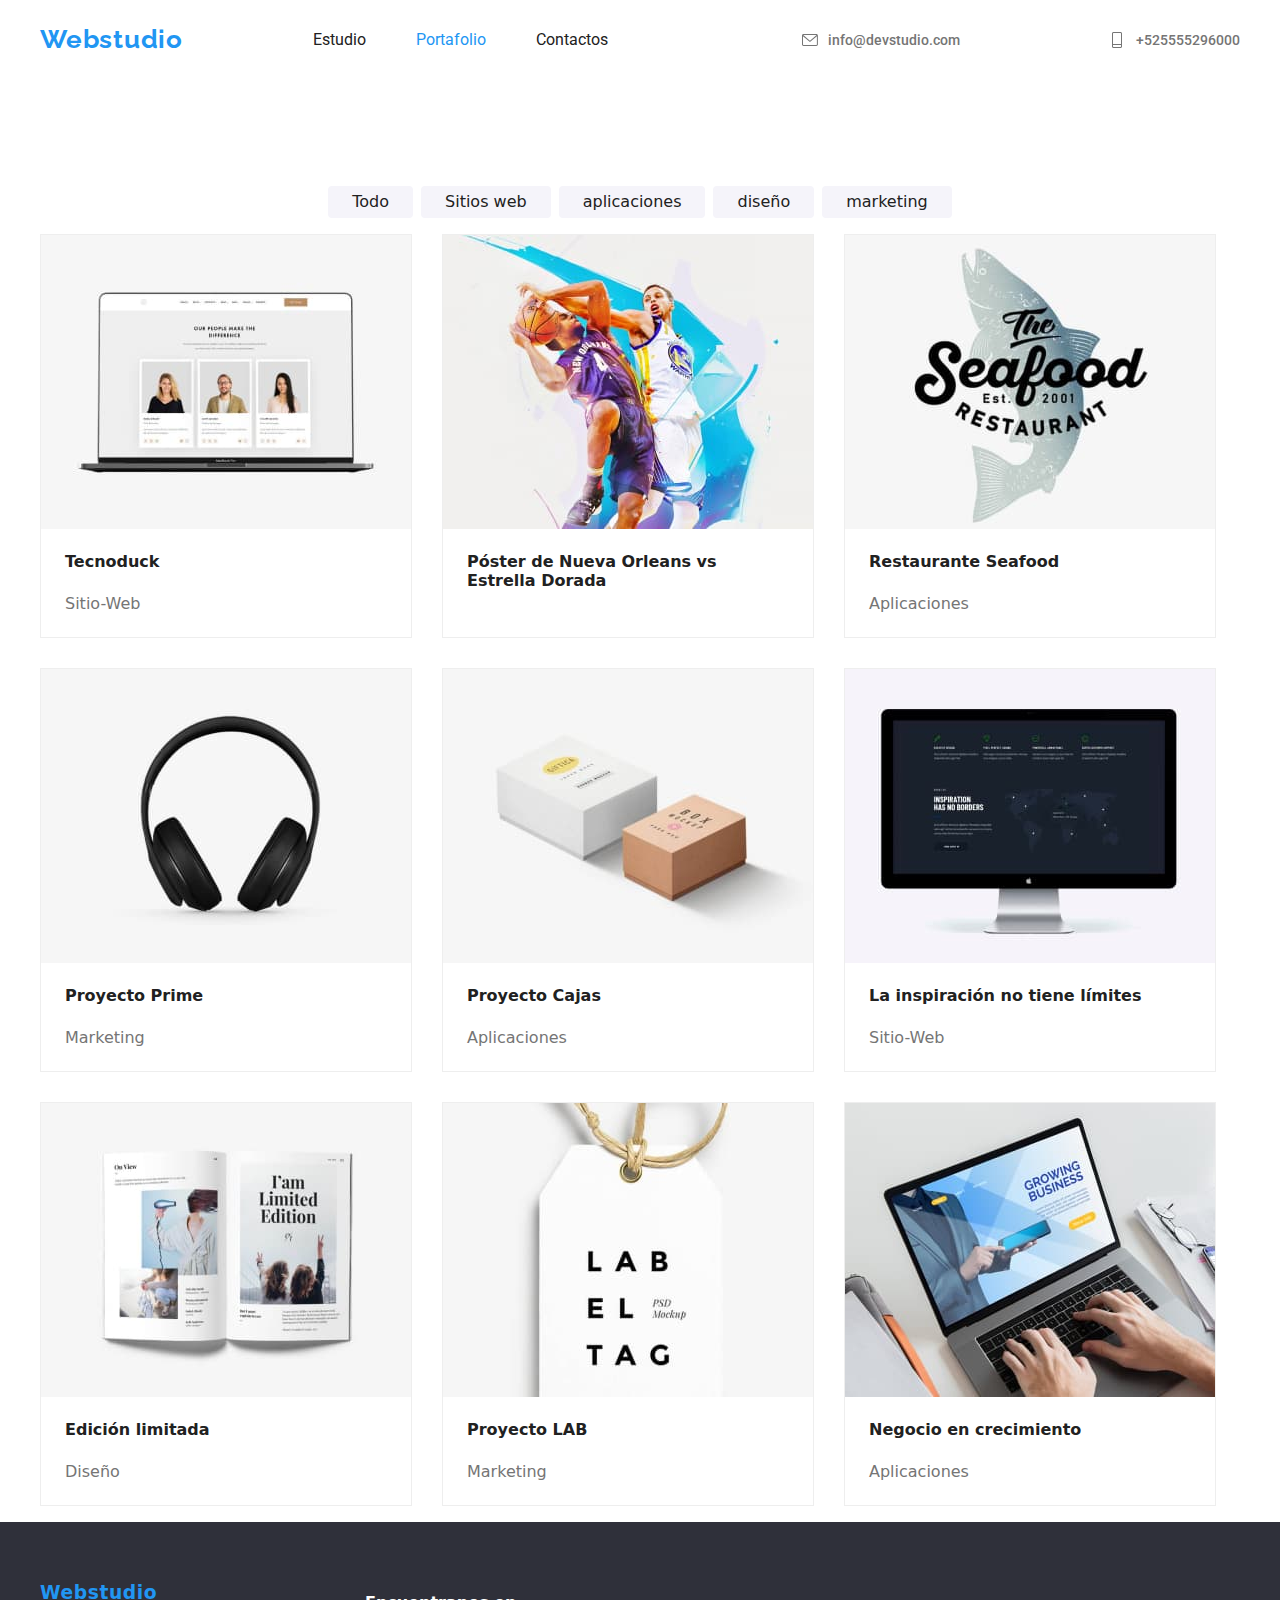
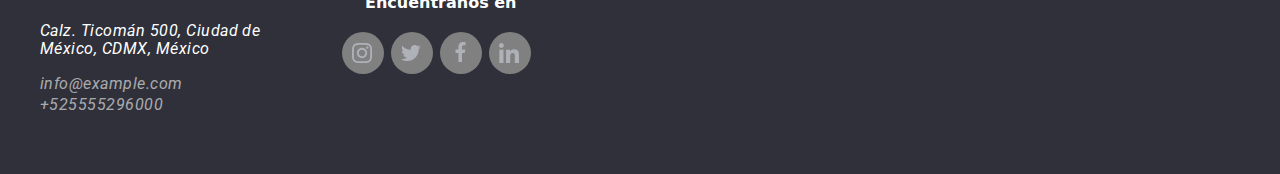
==== portafolio.html @ 18aaa17f "first commit" ====
<!DOCTYPE html>
<html lang="en">
  <head>
    <link
      rel="stylesheet"
      href="https://cdnjs.cloudflare.com/ajax/libs/modern-normalize/1.0.0/modern-normalize.min.css"
    />
    <meta charset="UTF-8" />
    <meta http-equiv="X-UA-Compatible" content="IE=edge" />
    <meta name="viewport" content="width=device-width, initial-scale=1.0" />
    <link rel="stylesheet" href="./css/styles.css" />
    <link rel="preconnect" href="https://fonts.googleapis.com" />
    <link rel="preconnect" href="https://fonts.gstatic.com" crossorigin />
    <link
      href="https://fonts.googleapis.com/css2?family=Raleway:ital,wght@0,100;0,200;0,300;0,400;0,500;0,600;0,700;0,800;0,900;1,100;1,200;1,300;1,400;1,500;1,600;1,700;1,800;1,900&family=Roboto:ital,wght@0,100;0,300;0,400;0,500;0,700;0,900;1,100;1,300;1,400;1,500;1,700;1,900&display=swap"
      rel="stylesheet"
    />

    <title>Document</title>
  </head>
  <body class="body">
    <header>
      <div class="contenedor header">
        <nav class="nav">
          <a href="Webstudio" class="logo">Webstudio</a>
          <ul class="menu">
            <li><a class="links" href="index.html">Estudio</a></li>
            <li class="links link-actual">Portafolio</li>

            <li class="links">Contactos</li>
          </ul>
        </nav>

        <ul class="contact-inf">
          <li>
            <div class="correo">
              <svg class="icono">
                <use href="/symbol-defs.svg#icon-sobre" width="16px"></use>
              </svg>

              <a href="mailto:info@devstudio.com" class="contactos"
                >info@devstudio.com</a
              >
            </div>
          </li>
          <li>
            <div class="telefono">
              <svg class="icono">
                <use href="/symbol-defs.svg#telefono" width="10px"></use>
              </svg>
              <a href="tel:+525555296000" class="contactos">+525555296000</a>
            </div>
          </li>
        </ul>
      </div>
    </header>

    <div class="contenedor">
      <ul class="botones-portafolio">
        <li><button type="button" class="boton-portafolio">Todo</button></li>
        <li>
          <button type="button" class="boton-portafolio">Sitios web</button>
        </li>
        <li>
          <button type="button" class="boton-portafolio">aplicaciones</button>
        </li>
        <li><button type="button" class="boton-portafolio">diseño</button></li>
        <li>
          <button type="button" class="boton-portafolio">marketing</button>
        </li>
      </ul>

      <ul class="imagenes-portafolio">
        <li class="bloque-portafolio">
          <img src="images/imagen8.jpg" alt="tecnoduck" width="370" />
          <h4>Tecnoduck</h4>
          <p class="descripcion-portafolio">Sitio-Web</p>
        </li>
        <li class="bloque-portafolio">
          <img
            src="images/imagen9.jpg"
            alt="Póster de Nueva Orleans vs Estrella Dorada"
            width="370"
          />
          <h4>Póster de Nueva Orleans vs Estrella Dorada</h4>
        </li>
        <li class="bloque-portafolio">
          <img
            src="images/imagen10.jpg"
            alt="Restaurante Seafood"
            width="370"
          />
          <h4>Restaurante Seafood</h4>
          <p class="descripcion-portafolio">Aplicaciones</p>
        </li>
        <li class="bloque-portafolio">
          <img src="images/imagen11.jpg" alt="Proyecto prime" width="370" />
          <h4>Proyecto Prime</h4>
          <p class="descripcion-portafolio">Marketing</p>
        </li>
        <li class="bloque-portafolio">
          <img src="images/imagen12.jpg" alt="Proyecto Cajas" width="370" />
          <h4>Proyecto Cajas</h4>
          <p class="descripcion-portafolio">Aplicaciones</p>
        </li>
        <li class="bloque-portafolio">
          <img
            src="images/imagen13.jpg"
            alt="La inspiración no tiene límites"
            width="370"
          />
          <h4>La inspiración no tiene límites</h4>
          <p class="descripcion-portafolio">Sitio-Web</p>
        </li>
        <li class="bloque-portafolio">
          <img src="images/imagen14.jpg" alt="Edición limitada" width="370" />
          <h4>Edición limitada</h4>
          <p class="descripcion-portafolio">Diseño</p>
        </li>
        <li class="bloque-portafolio">
          <img src="images/imagen15.jpg" alt="Proyecto LAB" width="370" />
          <h4>Proyecto LAB</h4>
          <p class="descripcion-portafolio">Marketing</p>
        </li>
        <li class="bloque-portafolio">
          <img
            src="images/imagen16.jpg"
            alt="Negocio en crecimiento"
            width="370"
          />
          <h4>Negocio en crecimiento</h4>
          <p class="descripcion-portafolio">Aplicaciones</p>
        </li>
      </ul>
    </div>

    <footer class="footer">
      <div class="contenedor">
        <div class="general-footer">

          <div class="div-footer">
            <h3 class="h3 h3-footer">Webstudio</h3>
            <address class="address">
              Calz. Ticomán 500, Ciudad de México, CDMX, México

              <ul class="contactos-inf">
                <li>
                  <a href="mailto:info@example.com" class="contacto-inf"
                    >info@example.com</a
                  >
                </li>
                <li>
                  <a href="tel:+525555296000" class="contacto-inf"
                    >+525555296000</a
                  >
                </li>
              </ul>
            </address>
          </div>

        <div class="div-footer2">

          <div  class="h4-footer">
          <h4 class="h41">Encuentranos en</h4>
        </div>

        <div class="logos-footer">
          <svg width="44px" height="44px">
            <rect class="rect-footer" width="100%" height="100%" fill="#2F303A" />
            <circle class="circle-footer" cx="22px" cy="22px" r="21px" />
            <use
              href="/symbol-defs.svg#instagram"
              width="20px"
              x="11px"
            ></use>
          </svg>

          <svg width="44px" height="44px">
            <rect class="rect-footer"/>
            <circle class="circle-footer" cx="22px" cy="22px" r="21px" />
            <use href="/symbol-defs.svg#twiter" width="20px" x="11px"></use>
          </svg>

          <svg width="44px" height="44px">
            <rect class="rect-footer"/>
            <circle class="circle-footer" cx="22px" cy="22px" r="21px" />
            <use
              href="/symbol-defs.svg#facebook"
              height="20px"
              y="11px"
            ></use>
          </svg>

          <svg width="44px" height="44px">
            <rect class="rect-footer"/>
            <circle class="circle-footer" cx="22px" cy="22px" r="21px"/>
            <use href="/symbol-defs.svg#linkedin" width="20px" x="11px"></use>
          </svg>
        </div>
      </div>
    </footer>
  </body>
</html>
---- css/styles.css ----
:root {
  --body-color: #212121;
  --logo-color: #2196f3;
  --contactos-color: #757575;
  --titulo-color: #2f303a;
  --h1-color: #ffffff;
  --footer-color: #2f303a;
  --boton-portafolio-color: #f5f4fa;
  --color-div-personas: #f5f4fa;
  --marco-redes: #ffffff;
  --circulo-redes: #ffffff;
  --hover-circulo: #2196f3;
}
.logo {
  color: var(--logo-color);
  letter-spacing: 0.03em;
  /*width: 145px;
  height: 31px;
  left: 215px;
  top: 24px;*/
  font-size: 26px;
  font-weight: 700;
  font-family: 'raleway', sans-serif;
  text-decoration: none;
}

.body {
  color: var(--body-color);
}

.links {
  text-decoration: none;
  font-family: 'Roboto', sans-serif;
  color: var(--body-color);
}
.link-actual {
  left: 453px;
  top: 32;
  color: var(--logo-color);
}

.links:hover {
  color: var(--logo-color);
}
.contactos {
  color: var(--contactos-color);
  font-weight: 500;
  font-size: 14px;
  text-decoration: none;
}
.contactos:hover {
  color: var(--logo-color);
}

.h1 {
  font-family: 'Roboto';
  font-style: normal;
  font-weight: 900;
  font-size: 44px;
  text-align: center;
  letter-spacing: 0.06em;
  color: var(--h1-color);
}

.botonh1:active {
  background-color: rgba(0, 0, 0, 0.15);
}

.h5 {
  width: 270px;
  height: 16px;
  letter-spacing: 0.03em;
  text-transform: uppercase;
  color: var(--body-color);
  margin-top: 0;
}
.textoh5 {
  width: 270px;
  height: 75px;
  letter-spacing: 0.03em;
  color: var(--contactos-color);
}

.personas {
  list-style: none;
  display: flex;
  padding-left: 0;
  justify-content: center;
  gap: 25px;
}

h2 {
  font-family: 'Roboto';
  letter-spacing: 0.03em;
  color: var(--body-color);
  font-weight: 700;
  font-size: 36px;
  line-height: 42px;
  display: flex;
  margin-right: 0;
  justify-content: center;
  margin-top: 94px;
}

.footer {
  height: 252px;
  left: 0px;
  top: 2158px;
  background: var(--footer-color);
  list-style: none;
  display: flex;
  flex-direction: column;
}

.h3 {
  width: 145px;
  height: 31px;
  letter-spacing: 0.03em;
  color: var(--logo-color);
}

.address {
  width: 231px;
  height: 21px;
  letter-spacing: 0.03em;
  color: var(--h1-color);
  font-family: 'Roboto';
  margin-bottom: 27px;
}

.contactos-inf {
  list-style: none;
  padding-left: 0;
  margin-left: 0;
  justify-content: left;
}

.contacto-inf {
  display: flex;
  height: 21px;
  font-family: 'Roboto';
  letter-spacing: 0.03em;
  color: rgba(255, 255, 255, 0.6);
  list-style: none;
  text-align: left;
  text-decoration: none;
}

.cargo {
  width: 270px;
  height: 19px;
  text-align: center;
  letter-spacing: 0.03em;
  color: var(--contactos-color);
  display: flex;
  justify-content: center;
  align-items: center;
  padding-top: 0;
  margin-top: 10px;
  height: 30;
}

.botones-portafolio {
  list-style: none;
  display: flex;
  padding-top: 106px;
  justify-content: center;
  margin-top: 0;
  gap: 8px;
  padding-left: 0;
}

.boton-portafolio {
  text-align: center;
  color: var(--body-color);
  background-color: #f5f4fa;
  height: 32px;
  padding-top: 6px;
  padding-bottom: 6px;
  padding-left: 24px;
  padding-right: 24px;
  border-radius: 4px;
  cursor: pointer;
  border-style: none;
}

.boton-portafolio:hover {
  box-shadow: 0px 3px 1px rgba(0, 0, 0, 0.1), 0px 1px 2px rgba(0, 0, 0, 0.08),
    0px 2px 2px rgba(0, 0, 0, 0.12);
}

.boton-portafolio:active {
  background-color: var(--logo-color);
  color: var(--h1-color);
}

.imagenes-portafolio {
  list-style: none;
  display: flex;
  flex-wrap: wrap;
  gap: 30px;
  margin-top: 0;
  padding-left: 0;
}

.header {
  display: flex;
  justify-content: space-between;
  height: 80px;
  /*width: 1600px;*/
}
.nav {
  display: flex;
  justify-content: center;
  align-items: center;
  height: 80px;
  gap: 90px;
}
.menu {
  display: flex;
  align-items: right;
  gap: 50px;
  font-family: 'Roboto';
  /*top: 32px;*/
  list-style: none;
}

.contact-inf {
  display: flex;
  justify-content: flex-end;
  list-style: none;
  font-family: 'Roboto';
  font-style: normal;
  gap: 50px;
  align-items: center;
}

.titulo {
  display: flex;
  flex-direction: column;
  align-items: center;
  background-image: url(/images/principalsvg.svg);
  background-repeat: no-repeat;
  background-position: center;
  height: 600px;
  justify-content: center;
}
.imagen-titulo {
  display: flex;
  flex-direction: column;
  align-items: center;
  background: rgba(47, 48, 58, 0.4);
  justify-content: center;
  height: 600px;
  width: 1600px;
}

.icono {
  display: block;
  justify-content: center;
  width: 65.32px;
  height: 70px;
  margin-left: 102.34px;
}

.icon-block {
  align-items: center;
  background-color: #f5f4fa;
  width: 270px;
  height: 120px;
  padding-top: 25px;
  margin-bottom: 30px;
}
.h1 {
  margin-top: 0 auto;
  width: 696px;
}

.botonh1 {
  gap: 30px;
  background: var(--logo-color);
  box-shadow: 0px 4px 4px rgba(0, 0, 0, 0.15);
  color: var(--h1-color);
  cursor: pointer;
  width: 261px;
  height: 50px;
  border-style: none;
  border-radius: 4px;
}

.servicios {
  display: flex;
  justify-content: center;
  gap: 30px;
  padding-left: 0;
  align-items: top;
  margin-top: 89px;
  list-style: none;
}

.imagenes {
  display: flex;
  justify-content: center;
  gap: 30px;
  padding-left: 0;
  list-style: none;
}

.bloque-persona {
  display: flex;
  flex-direction: column;
  background-color: var(--h1-color);
  box-shadow: 0px 1px 3px rgba(0, 0, 0, 0.12), 0px 1px 1px rgba(0, 0, 0, 0.14),
    0px 2px 1px rgba(0, 0, 0, 0.2);
  border-radius: 0px 0px 4px 4px;
  width: 260px;
  margin-bottom: 94px;
}

.icon-block-social {
  display: flex;
  gap: 10px;
  height: 44px;
  margin-left: 32px;
  margin-bottom: 30px;
  margin-top: 16px;
}

rect {
  fill: var(--marco-redes);
  width: 100%;
  height: 100%;
}
circle {
  fill: var(--circulo-redes);
  width: 44px;
  height: 44pxs;
}
circle:hover {
  fill: var(--hover-circulo);
}

.persona {
  display: flex;
  padding-top: 0;
  margin-top: 30px;
  justify-content: center;
  width: 270px;
  height: 19px;
  text-align: center;
  letter-spacing: 0.03em;
  color: var(--body-color);
  padding-left: 0;
}

.marco-personas {
  display: flex;
  flex-direction: column;
  background-color: var(--color-div-personas);
  margin-top: 94px;
}

.nuestro-equipo {
  margin-top: 94;
}

.div-footer {
  display: flex;
  flex-direction: column;
  align-items: left;
  margin-top: 60px;
}

.h3-footer {
  margin-top: 0;
  margin-bottom: 9px;
}

.header-portafolio {
  border: 1px solid;
  border-color: #ececec;
  display: flex;
  height: 80px;
}

.marco-botones-portafolio {
  height: 194px;
  padding-top: 0;
}

.bloque-portafolio {
  background-color: #ffffff;
  border: 1px solid;
  border-color: #eeeeee;
  height: 404px;
}

h4 {
  display: flex;
  padding-top: 20px;
  padding-left: 24px;
  margin-top: 0;
  width: 322px;
  height: 36px;
  color: #212121;
}

.descripcion-portafolio {
  width: 300px;
  height: 32px;
  padding-top: 4px;
  padding-left: 24px;
  color: #757575;
}

.contenedor {
  width: 1200px;
  margin: 0 auto;
}

.marco-clientes-regulares {
  display: flex;
  flex-direction: column;
  justify-content: center;
  height: 372px;
  background-color: var(--h1-color);
}

.marco-logo-clientes {
  display: flex;
  justify-content: center;
  gap: 30px;
}

.marco-cliente {
  border: solid 1px #afb1b8;
  border-radius: 4px;
}

.general-footer {
  display: flex;
}

.div-footer2 {
  margin-left: 70px;
}

.h4-footer {
  margin-top: 52px;
}

.h41 {
  color: var(--marco-redes);
}

.rect-footer {
  fill: #2f303a;
}

.circle-footer {
  fill: gray;
}

.correo {
  display: flex;
  justify-content: center;
  align-items: center;
  gap: 0px;
  width: 260px;
}

.telefono {
  display: flex;
  justify-content: center;
  align-items: center;
  width: 230px;
}
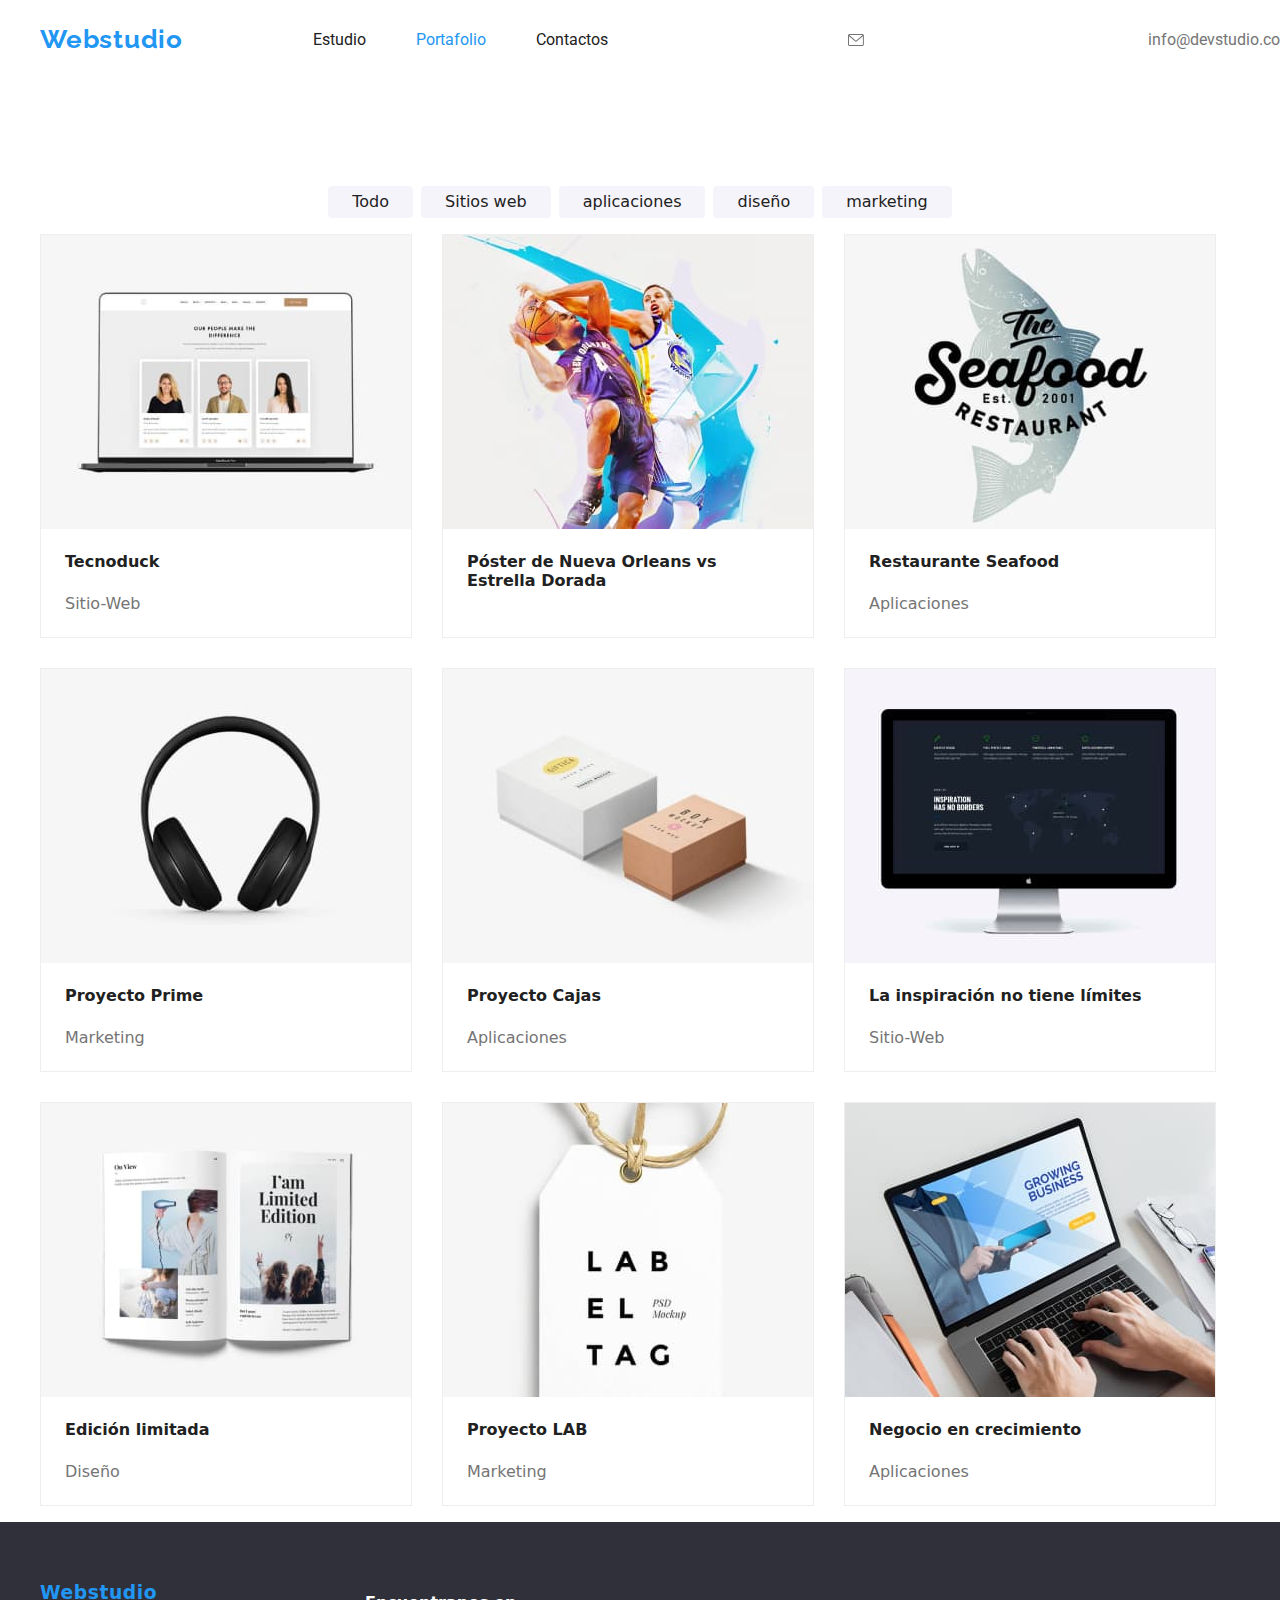
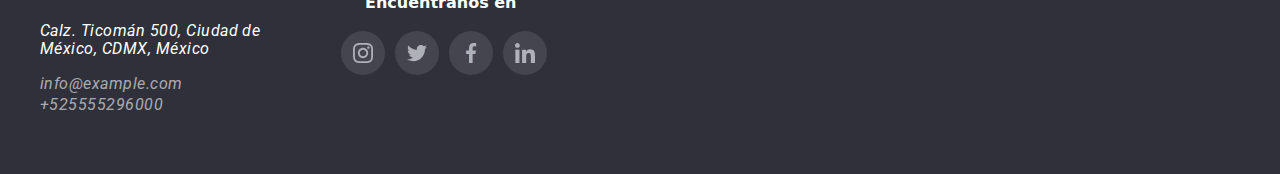
==== commit 0543cddc: "primeracorreccion" ====
--- a/portafolio.html
+++ b/portafolio.html
@@ -32,24 +32,18 @@
         </nav>
 
         <ul class="contact-inf">
-          <li>
-            <div class="correo">
-              <svg class="icono">
-                <use href="/symbol-defs.svg#icon-sobre" width="16px"></use>
+          <li class="correo-telefono">
+              <svg>
+                <use href="./symbol-defs.svg#icon-sobre" width="16px"></use>
               </svg>
-
               <a href="mailto:info@devstudio.com" class="contactos"
-                >info@devstudio.com</a
-              >
-            </div>
+              >info@devstudio.com</a>
           </li>
-          <li>
-            <div class="telefono">
-              <svg class="icono">
-                <use href="/symbol-defs.svg#telefono" width="10px"></use>
+          <li class="correo-telefono">
+              <svg>
+                <use href="./symbol-defs.svg#icon-Vector" width="10px"></use>
               </svg>
-              <a href="tel:+525555296000" class="contactos">+525555296000</a>
-            </div>
+            <a href="tel:+525555296000" class="contactos">+525555296000</a>
           </li>
         </ul>
       </div>
@@ -164,39 +158,33 @@
           <h4 class="h41">Encuentranos en</h4>
         </div>
 
-        <div class="logos-footer">
-          <svg width="44px" height="44px">
-            <rect class="rect-footer" width="100%" height="100%" fill="#2F303A" />
-            <circle class="circle-footer" cx="22px" cy="22px" r="21px" />
-            <use
-              href="/symbol-defs.svg#instagram"
-              width="20px"
-              x="11px"
-            ></use>
-          </svg>
-
-          <svg width="44px" height="44px">
-            <rect class="rect-footer"/>
-            <circle class="circle-footer" cx="22px" cy="22px" r="21px" />
-            <use href="/symbol-defs.svg#twiter" width="20px" x="11px"></use>
-          </svg>
-
-          <svg width="44px" height="44px">
-            <rect class="rect-footer"/>
-            <circle class="circle-footer" cx="22px" cy="22px" r="21px" />
-            <use
-              href="/symbol-defs.svg#facebook"
-              height="20px"
-              y="11px"
-            ></use>
-          </svg>
-
-          <svg width="44px" height="44px">
-            <rect class="rect-footer"/>
-            <circle class="circle-footer" cx="22px" cy="22px" r="21px"/>
-            <use href="/symbol-defs.svg#linkedin" width="20px" x="11px"></use>
-          </svg>
-        </div>
+          <ul class="social-icons-footer">
+            <li class="social-icon-footer">
+            <svg width="20px" height="20px">
+            <use href="./symbol-defs.svg#icon-instagram-21"></use>
+            </svg>
+            </li>
+            <li class="social-icon-footer">
+            <svg width="20px" height="20px">
+              <use href="./symbol-defs.svg#icon-twitter-1"></use>
+            </svg>
+            </li>
+            <li class="social-icon-footer">
+            <svg width="20px" height="20px">
+              <use
+                href="./symbol-defs.svg#icon-facebook-1"
+              ></use>
+            </svg>
+</li>
+<li class="social-icon-footer">
+            <svg width="20px" height="20px">
+              <use
+                href="./symbol-defs.svg#icon-linkedin-11"
+              ></use>
+            </svg>
+</li>
+</ul>
+          
       </div>
     </footer>
   </body>
--- a/css/styles.css
+++ b/css/styles.css
@@ -43,13 +43,8 @@
   color: var(--logo-color);
 }
 .contactos {
-  color: var(--contactos-color);
-  font-weight: 500;
-  font-size: 14px;
+  color: currentColor;
   text-decoration: none;
-}
-.contactos:hover {
-  color: var(--logo-color);
 }
 
 .h1 {
@@ -187,6 +182,8 @@
 .boton-portafolio:hover {
   box-shadow: 0px 3px 1px rgba(0, 0, 0, 0.1), 0px 1px 2px rgba(0, 0, 0, 0.08),
     0px 2px 2px rgba(0, 0, 0, 0.12);
+  background-color: #2196f3;
+  color: #ffffff;
 }
 
 .boton-portafolio:active {
@@ -225,21 +222,11 @@
   list-style: none;
 }
 
-.contact-inf {
-  display: flex;
-  justify-content: flex-end;
-  list-style: none;
-  font-family: 'Roboto';
-  font-style: normal;
-  gap: 50px;
-  align-items: center;
-}
-
 .titulo {
   display: flex;
   flex-direction: column;
   align-items: center;
-  background-image: url(/images/principalsvg.svg);
+  background-image: url(/images/Imagen.fondo.jpg);
   background-repeat: no-repeat;
   background-position: center;
   height: 600px;
@@ -394,6 +381,11 @@
   border-color: #eeeeee;
   height: 404px;
 }
+.bloque-portafolio:hover {
+  box-shadow: 0px 1px 1px rgba(0, 0, 0, 0.12), 0px 4px 4px rgba(0, 0, 0, 0.06),
+    1px 4px 6px rgba(0, 0, 0, 0.16);
+  cursor: pointer;
+}
 
 h4 {
   display: flex;
@@ -418,10 +410,89 @@
   margin: 0 auto;
 }
 
+.general-footer {
+  display: flex;
+}
+
+.div-footer2 {
+  margin-left: 70px;
+}
+
+.h4-footer {
+  margin-top: 52px;
+}
+
+.h41 {
+  color: var(--marco-redes);
+}
+
+.rect-footer {
+  fill: #2f303a;
+}
+
+.circle-footer {
+  fill: gray;
+}
+
+.correo {
+  display: flex;
+  justify-content: center;
+  align-items: center;
+  gap: 0px;
+  width: 260px;
+}
+
+.telefono {
+  display: flex;
+  justify-content: center;
+  align-items: center;
+  width: 230px;
+}
+
+.svg-redes {
+  display: block;
+  background-color: #ffffff;
+  border-radius: 25px;
+  width: 44px;
+  height: 44px;
+}
+
+.h2-clientes {
+  display: flex;
+  margin-top: 59px;
+  margin-bottom: 44px;
+}
+
+.social-icon {
+  color: currentColor;
+  width: 44px;
+  height: 44px;
+  display: flex;
+  align-items: center;
+  justify-content: center;
+  border-radius: 50px;
+  fill: #afb1b8;
+}
+
+.social-icon:hover {
+  fill: #ffffff;
+  background-color: #2196f3;
+}
+
+.social-icons {
+  display: flex;
+  list-style: none;
+  padding: 0;
+  align-items: center;
+  justify-content: center;
+  margin-bottom: 30px;
+  margin-top: 16px;
+}
+
 .marco-clientes-regulares {
   display: flex;
   flex-direction: column;
-  justify-content: center;
+  justify-content: top;
   height: 372px;
   background-color: var(--h1-color);
 }
@@ -429,49 +500,73 @@
 .marco-logo-clientes {
   display: flex;
   justify-content: center;
+  align-items: center;
   gap: 30px;
+  padding-left: 0;
 }
 
 .marco-cliente {
-  border: solid 1px #afb1b8;
+  display: flex;
+  fill: #afb1b8;
+  justify-content: center;
+  align-items: center;
+  width: 170px;
+  height: 81 px;
+  margin-left: 0;
+  border: solid #afb1b8;
   border-radius: 4px;
 }
 
-.general-footer {
-  display: flex;
-}
-
-.div-footer2 {
-  margin-left: 70px;
-}
-
-.h4-footer {
-  margin-top: 52px;
-}
-
-.h41 {
-  color: var(--marco-redes);
-}
-
-.rect-footer {
-  fill: #2f303a;
-}
-
-.circle-footer {
-  fill: gray;
-}
-
-.correo {
-  display: flex;
-  justify-content: center;
-  align-items: center;
-  gap: 0px;
-  width: 260px;
-}
-
-.telefono {
-  display: flex;
-  justify-content: center;
-  align-items: center;
-  width: 230px;
-}
+.marco-cliente:hover {
+  fill: #2196f3;
+  border: solid #2196f3;
+}
+
+.social-icon-footer {
+  background: rgba(255, 255, 255, 0.1);
+  width: 44px;
+  height: 44px;
+  display: flex;
+  align-items: center;
+  justify-content: center;
+  border-radius: 50px;
+  fill: #afb1b8;
+}
+
+.social-icon-footer:hover {
+  fill: #ffffff;
+  background-color: #2196f3;
+  padding-left: 0;
+  margin-left: 0;
+}
+.social-icons-footer {
+  display: flex;
+  gap: 10px;
+  justify-content: left;
+  padding-left: 0;
+  margin-left: 0;
+}
+
+.correo-telefono {
+  display: flex;
+  justify-content: center;
+  align-items: center;
+  color: currentColor;
+  color: #757575;
+  fill: #757575;
+}
+.correo-telefono:hover {
+  color: #2196f3;
+  fill: #2196f3;
+}
+
+.contact-inf {
+  display: flex;
+  justify-content: flex-end;
+  list-style: none;
+  font-family: 'Roboto';
+  font-style: normal;
+  gap: 50px;
+  align-items: right;
+  margin-left: 200px;
+}
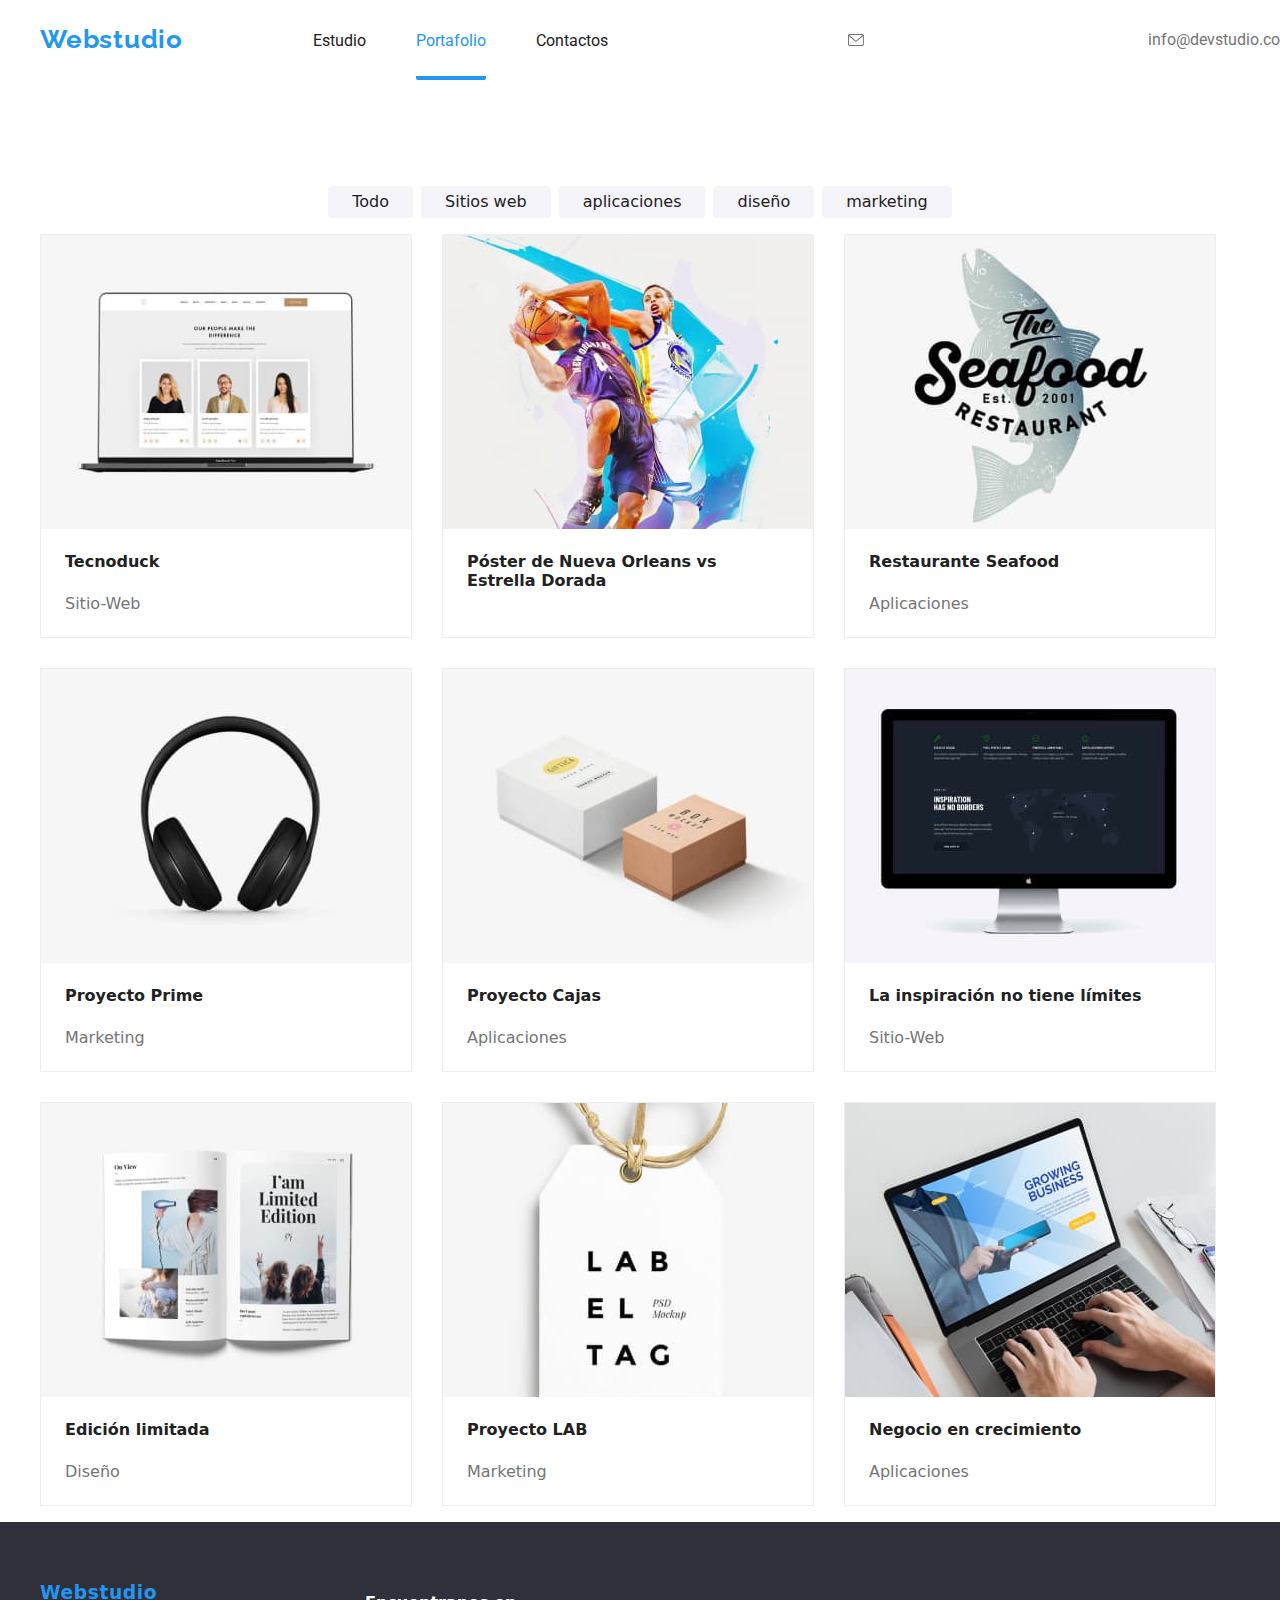
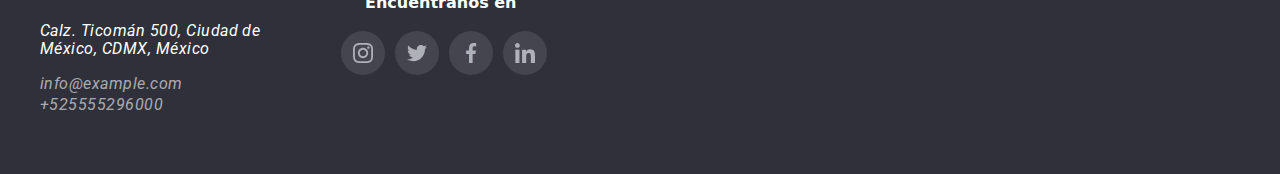
==== commit ef7b5f38: "tarea5" ====
--- a/portafolio.html
+++ b/portafolio.html
@@ -66,11 +66,27 @@
 
       <ul class="imagenes-portafolio">
         <li class="bloque-portafolio">
+
+          <div class="overlay">
+            <p>Lorem ipsum, dolor sit amet consectetur adipisicing elit. Nulla odio dolore tenetur consectetur natus impedit fugiat reiciendis quo. Deleniti quam facilis dolor tempora illum. Modi mollitia maiores nam saepe dignissimos?</p>
+          </div>
+
+
           <img src="images/imagen8.jpg" alt="tecnoduck" width="370" />
           <h4>Tecnoduck</h4>
           <p class="descripcion-portafolio">Sitio-Web</p>
         </li>
-        <li class="bloque-portafolio">
+
+
+
+
+
+
+
+        <li class="bloque-portafolio">
+          <div class="overlay">
+            <p>Lorem ipsum dolor sit amet consectetur adipisicing elit. Dolor id quo, architecto voluptatum sapiente eaque eveniet, officia nemo sit fugiat est alias veniam amet ea dolore, quia laudantium saepe perspiciatis!</p>
+          </div>
           <img
             src="images/imagen9.jpg"
             alt="Póster de Nueva Orleans vs Estrella Dorada"
@@ -79,6 +95,9 @@
           <h4>Póster de Nueva Orleans vs Estrella Dorada</h4>
         </li>
         <li class="bloque-portafolio">
+          <div class="overlay">
+            <p>Lorem ipsum dolor sit amet consectetur adipisicing elit. Exercitationem nulla debitis repellendus autem cumque sapiente quas ipsam repellat, voluptatum veritatis eos vel sint tempore dignissimos! Dicta ut odit hic libero.</p>
+          </div>
           <img
             src="images/imagen10.jpg"
             alt="Restaurante Seafood"
@@ -88,16 +107,25 @@
           <p class="descripcion-portafolio">Aplicaciones</p>
         </li>
         <li class="bloque-portafolio">
+          <div class="overlay">
+            <p>Lorem, ipsum dolor sit amet consectetur adipisicing elit. Omnis atque esse velit dicta sunt! Nulla in vel fugiat ipsum molestias maxime nam deleniti impedit eaque, quasi aut voluptates libero ea?</p>
+          </div>
           <img src="images/imagen11.jpg" alt="Proyecto prime" width="370" />
           <h4>Proyecto Prime</h4>
           <p class="descripcion-portafolio">Marketing</p>
         </li>
         <li class="bloque-portafolio">
+          <div class="overlay">
+            <p>Lorem ipsum dolor sit amet, consectetur adipisicing elit. Voluptatem labore sequi beatae omnis, vel rem corporis officiis quae exercitationem nemo deleniti praesentium sed quia doloremque! Soluta at consequuntur magnam dolorem!</p>
+          </div>
           <img src="images/imagen12.jpg" alt="Proyecto Cajas" width="370" />
           <h4>Proyecto Cajas</h4>
           <p class="descripcion-portafolio">Aplicaciones</p>
         </li>
         <li class="bloque-portafolio">
+          <div class="overlay">
+            <p>Lorem ipsum dolor sit amet consectetur adipisicing elit. Voluptatem ratione, minus pariatur officiis cumque magnam dolores veniam ea exercitationem ipsum facilis esse dolorem quaerat alias cupiditate non delectus id eligendi.</p>
+          </div>
           <img
             src="images/imagen13.jpg"
             alt="La inspiración no tiene límites"
@@ -107,16 +135,25 @@
           <p class="descripcion-portafolio">Sitio-Web</p>
         </li>
         <li class="bloque-portafolio">
+          <div class="overlay">
+            <p>Lorem ipsum dolor sit amet consectetur adipisicing elit. Temporibus debitis delectus sunt dolore excepturi reprehenderit quaerat inventore animi dignissimos molestiae, tempora adipisci autem architecto quidem est nesciunt odit harum ut.</p>
+          </div>
           <img src="images/imagen14.jpg" alt="Edición limitada" width="370" />
           <h4>Edición limitada</h4>
           <p class="descripcion-portafolio">Diseño</p>
         </li>
         <li class="bloque-portafolio">
+          <div class="overlay">
+            <p>Lorem, ipsum dolor sit amet consectetur adipisicing elit. Earum sequi id quaerat suscipit labore saepe magni dolor tempore hic sapiente voluptate, illum delectus optio cupiditate blanditiis molestias, animi odio quasi?</p>
+          </div>
           <img src="images/imagen15.jpg" alt="Proyecto LAB" width="370" />
           <h4>Proyecto LAB</h4>
           <p class="descripcion-portafolio">Marketing</p>
         </li>
         <li class="bloque-portafolio">
+          <div class="overlay">
+            <p>Lorem ipsum dolor sit amet consectetur adipisicing elit. Culpa ducimus error recusandae voluptates quas ad! Accusamus aperiam, nulla a inventore eos adipisci. Reiciendis aperiam dolorem, sequi velit nesciunt aliquid libero.</p>
+          </div>
           <img
             src="images/imagen16.jpg"
             alt="Negocio en crecimiento"
--- a/css/styles.css
+++ b/css/styles.css
@@ -32,11 +32,20 @@
   text-decoration: none;
   font-family: 'Roboto', sans-serif;
   color: var(--body-color);
-}
+  display: block;
+  justify-content: center;
+  align-items: center;
+  padding-top: 32px;
+}
+
 .link-actual {
   left: 453px;
   top: 32;
   color: var(--logo-color);
+  height: 80px;
+  border-bottom: solid #2196f3 4px;
+  border-block-start: -1px;
+  border-radius: 2px;
 }
 
 .links:hover {
@@ -184,11 +193,13 @@
     0px 2px 2px rgba(0, 0, 0, 0.12);
   background-color: #2196f3;
   color: #ffffff;
+  transition: background-color 250ms linear, transform 250ms ease-in-out;
 }
 
 .boton-portafolio:active {
   background-color: var(--logo-color);
   color: var(--h1-color);
+  transition-timing-function: cubic-bezier(0.4, 0, 0.2, 1);
 }
 
 .imagenes-portafolio {
@@ -216,6 +227,7 @@
 .menu {
   display: flex;
   align-items: right;
+  justify-content: center;
   gap: 50px;
   font-family: 'Roboto';
   /*top: 32px;*/
@@ -313,20 +325,6 @@
   margin-top: 16px;
 }
 
-rect {
-  fill: var(--marco-redes);
-  width: 100%;
-  height: 100%;
-}
-circle {
-  fill: var(--circulo-redes);
-  width: 44px;
-  height: 44pxs;
-}
-circle:hover {
-  fill: var(--hover-circulo);
-}
-
 .persona {
   display: flex;
   padding-top: 0;
@@ -380,11 +378,13 @@
   border: 1px solid;
   border-color: #eeeeee;
   height: 404px;
+  transition: background-color 250ms linear, transform 250ms ease-in-out;
 }
 .bloque-portafolio:hover {
   box-shadow: 0px 1px 1px rgba(0, 0, 0, 0.12), 0px 4px 4px rgba(0, 0, 0, 0.06),
     1px 4px 6px rgba(0, 0, 0, 0.16);
   cursor: pointer;
+  transition-timing-function: cubic-bezier(0.4, 0, 0.2, 1);
 }
 
 h4 {
@@ -426,14 +426,6 @@
   color: var(--marco-redes);
 }
 
-.rect-footer {
-  fill: #2f303a;
-}
-
-.circle-footer {
-  fill: gray;
-}
-
 .correo {
   display: flex;
   justify-content: center;
@@ -472,6 +464,7 @@
   justify-content: center;
   border-radius: 50px;
   fill: #afb1b8;
+  transition: background-color 250ms linear, transform 250ms ease-in-out;
 }
 
 .social-icon:hover {
@@ -515,11 +508,13 @@
   margin-left: 0;
   border: solid #afb1b8;
   border-radius: 4px;
+  transition: background-color 250ms linear, transform 250ms ease-in-out;
 }
 
 .marco-cliente:hover {
   fill: #2196f3;
   border: solid #2196f3;
+  transition-timing-function: cubic-bezier(0.4, 0, 0.2, 1);
 }
 
 .social-icon-footer {
@@ -531,13 +526,13 @@
   justify-content: center;
   border-radius: 50px;
   fill: #afb1b8;
+  transition: background-color 250ms linear, transform 250ms ease-in-out;
 }
 
 .social-icon-footer:hover {
   fill: #ffffff;
   background-color: #2196f3;
-  padding-left: 0;
-  margin-left: 0;
+  transition-timing-function: cubic-bezier(0.4, 0, 0.2, 1);
 }
 .social-icons-footer {
   display: flex;
@@ -554,8 +549,10 @@
   color: currentColor;
   color: #757575;
   fill: #757575;
+  transition: background-color 250ms linear, transform 250ms ease-in-out;
 }
 .correo-telefono:hover {
+  transition-timing-function: cubic-bezier(0.4, 0, 0.2, 1);
   color: #2196f3;
   fill: #2196f3;
 }
@@ -570,3 +567,158 @@
   align-items: right;
   margin-left: 200px;
 }
+
+.backdrop {
+  position: fixed;
+  top: 0;
+  width: 100%;
+  height: 100vh;
+  background-color: rgba(0, 0, 0, 0.5);
+  z-index: 2;
+}
+
+.modal {
+  width: 500px;
+  height: 500px;
+  background-color: #ffffff;
+  position: fixed;
+  display: flex;
+  justify-content: right;
+  align-items: right;
+  top: 50%;
+  left: 50%;
+  transform: translate(-50%, -50%);
+  z-index: 3;
+}
+
+.boton-cerrar {
+  display: flex;
+  position: absolute;
+  width: 30px;
+  height: 30px;
+  padding: 10px;
+  margin: 8px;
+  border-radius: 50%;
+  background-color: #ffffff;
+  justify-content: center;
+  align-items: center;
+  border: solid gray 1px;
+  transition: background-color 250ms linear, transform 250ms ease-in-out;
+}
+
+.boton-cerrar:active {
+  color: #2196f3;
+  transition-timing-function: cubic-bezier(0.4, 0, 0.2, 1);
+}
+
+.imagen-estudio {
+  display: flex;
+  position: relative;
+  top: 0;
+}
+
+.descripcion-imagen-estudio {
+  position: absolute;
+  bottom: 0;
+  display: flex;
+  align-items: center;
+  justify-content: center;
+  color: #ffffff;
+  background: rgba(47, 48, 58, 0.8);
+  width: 370px;
+  height: 70px;
+}
+
+.is-hidden {
+  display: none;
+}
+
+.bloque-portafolio {
+  position: relative;
+  overflow: hidden;
+}
+
+.bloque-portafolio:hover .overlay {
+  transform: translatey(0);
+  transition-timing-function: cubic-bezier(0.4, 0, 0.2, 1);
+}
+.overlay {
+  position: absolute;
+  top: 0;
+  left: 0;
+  width: 100%;
+  height: 294px;
+  background: rgba(33, 150, 243, 0.9);
+
+  transform: translatey(404px);
+  transition: transform 250ms ease;
+
+  bottom: 110px;
+  transition: transform 250ms ease-in-out;
+}
+
+.overlay > p {
+  color: #fff;
+  padding: 10px;
+  margin: 0;
+  font-size: 18px;
+}
+
+.icon {
+  display: inline-block;
+  width: 1em;
+  height: 1em;
+  stroke-width: 0;
+  stroke: currentColor;
+  fill: currentColor;
+}
+
+/* ==========================================
+Single-colored icons can be modified like so:
+.icon-name {
+  font-size: 32px;
+  color: red;
+}
+========================================== */
+
+.icon-sobre {
+  width: 1.3330078125em;
+}
+
+.icon-Vector {
+  width: 0.625em;
+}
+
+.icon-Logo5 {
+  width: 2em;
+}
+
+.icon-Logo4 {
+  width: 2em;
+}
+
+.icon-Logo3 {
+  width: 2em;
+}
+
+.icon-Logo2 {
+  width: 2em;
+}
+
+.icon-Logo1 {
+  width: 2em;
+}
+
+.icon-Logo {
+  width: 2em;
+}
+
+.icon-Union1 {
+  width: 0.8916015625em;
+}
+
+.icon-reloj-1 {
+  width: 0.974609375em;
+}
+
+@import 'node_modules/modern-normalize/modern-normalize.css';
